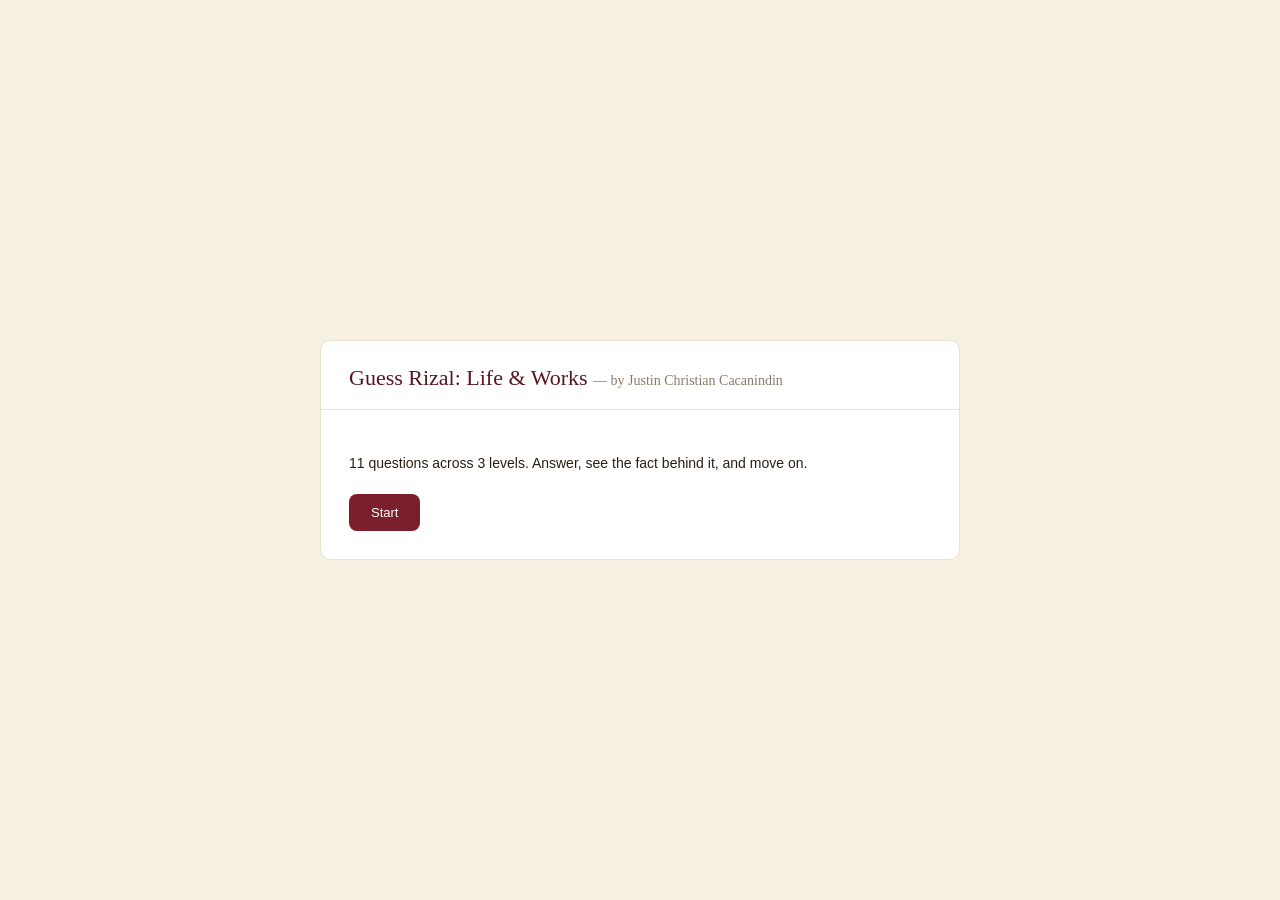
==== rizal-quiz.html @ ddff6d60 "initial commit" ====
<!DOCTYPE html>
<html lang="en">
<head>
<meta charset="UTF-8">
<title>Guess Rizal: Life & Works</title>
<style>
  :root{
    --cream:#F7F1E4;
    --cream-deep:#EDE2C9;
    --maroon:#7A1F2B;
    --maroon-deep:#5A1520;
    --gold:#C9A227;
    --ink:#2B1E17;
    --display:'Georgia','Iowan Old Style','Times New Roman',serif;
    --body:'Helvetica Neue',Arial,sans-serif;
  }
  *{box-sizing:border-box;}
  body{
    margin:0;
    background:var(--cream);
    color:var(--ink);
    font-family:var(--body);
    min-height:100vh;
    display:flex;
    align-items:center;
    justify-content:center;
    padding:24px;
  }
  .stage{
    width:100%;
    max-width:640px;
    background:#fff;
    border:1px solid var(--cream-deep);
    border-radius:10px;
  }
  header{
    padding:24px 28px 18px;
    border-bottom:1px solid var(--cream-deep);
  }
  header h1{
    font-family:var(--display);
    font-size:22px;
    margin:0;
    font-weight:400;
    color:var(--maroon-deep);
  }
  .content{padding:28px;}

  .level-track{
    display:flex;
    gap:6px;
    margin-bottom:18px;
  }
  .level-pill{
    flex:1;
    text-align:center;
    padding:6px 4px;
    font-size:11px;
    border-radius:6px;
    color:var(--maroon-deep);
    background:var(--cream);
  }
  .level-pill.active{background:var(--maroon);color:#fff;}
  .level-pill.done{background:var(--gold);color:var(--maroon-deep);}

  .dots{display:flex;gap:6px;margin-bottom:20px;}
  .dots i{
    width:7px;height:7px;border-radius:50%;
    background:var(--cream-deep);
    display:block;
  }
  .dots i.done{background:var(--gold);}
  .dots i.current{background:var(--maroon);}

.scene{
  width:100%;
  aspect-ratio:16/9;
  background:var(--cream);
  border-radius:8px;
  overflow:hidden;
  margin-bottom:20px;
}
.scene img{
  width:100%;
  height:100%;
  object-fit:contain;
}

  .choices{display:grid;gap:9px;margin-bottom:4px;}
  .choice{
    text-align:left;
    font-family:var(--body);
    font-size:14px;
    padding:12px 14px;
    background:var(--cream);
    border:1px solid transparent;
    border-radius:8px;
    cursor:pointer;
    color:var(--ink);
  }
  .choice:hover{background:var(--cream-deep);}
  .choice.correct{background:rgba(201,162,39,0.3);border-color:var(--gold);font-weight:600;}
  .choice.wrong{background:rgba(122,31,43,0.1);opacity:0.7;}
  .choice:disabled{cursor:default;}

  .feedback{
    margin-top:16px;
    padding:12px 14px;
    background:var(--cream);
    border-radius:8px;
    font-size:13.5px;
    line-height:1.6;
  }
  .feedback .verdict{
    font-weight:700;
    margin-bottom:4px;
    color:var(--maroon);
  }

  .footer-row{
    display:flex;
    justify-content:space-between;
    align-items:center;
    margin-top:20px;
  }
  .score-tag{font-size:12px;color:var(--maroon-deep);}

  button.primary{
    font-family:var(--body);
    background:var(--maroon);
    color:#fff;
    border:none;
    border-radius:8px;
    padding:11px 22px;
    font-size:13px;
    cursor:pointer;
  }
  button.primary:hover{background:var(--maroon-deep);}
  button.primary:disabled{opacity:0.4;cursor:default;}

  .lede{font-size:14px;line-height:1.6;color:var(--ink);margin-bottom:20px;}

  .level-title{font-family:var(--display);font-size:22px;margin:2px 0 8px;color:var(--maroon-deep);}
  .end-score{font-family:var(--display);font-size:42px;margin:4px 0;color:var(--maroon-deep);}
  .reflect p{font-size:14px;line-height:1.65;margin-top:8px;}
</style>
</head>
<body>
<div class="stage">
  <header>
    <h1>Guess Rizal: Life & Works <span style="font-size:14px;font-weight:400;color:#8a7a6a;">— by Justin Christian Cacanindin</span></h1>
  </header>
  <div class="content" id="app"></div>
</div>

<script>
const LEVELS = [
  {
    name:"Early Life",
    questions:[
      {
        scene:"house",
        q:"Rizal was born in this riverside town in Laguna in 1861 — where?",
        choices:[
          {label:"Calamba", correct:true},
          {label:"Dapitan", correct:false},
          {label:"Malolos", correct:false},
          {label:"Vigan", correct:false},
        ],
        fact:"Rizal was born on June 19, 1861, in Calamba, Laguna, the seventh of eleven children of Francisco Mercado and Teodora Alonso."
      },
      {
        scene:"family",
        q:"Where did Rizal fall among his eleven brothers and sisters?",
        choices:[
          {label:"The seventh child", correct:true},
          {label:"The eldest child", correct:false},
          {label:"An only child", correct:false},
          {label:"The youngest child", correct:false},
        ],
        fact:"He was the seventh of eleven children — his eldest sister Saturnina was born first, and his younger sister Soledad was the last."
      },
      {
        scene:"candle-book",
        q:"His mother, Teodora Alonso, is widely credited with teaching him what — at a very young age?",
        choices:[
          {label:"To read and love books", correct:true},
          {label:"To fence with a sword", correct:false},
          {label:"To navigate by the stars", correct:false},
          {label:"To paint portraits", correct:false},
        ],
        fact:"Teodora Alonso was well-educated for her time and personally taught young Rizal his letters, sparking the lifelong love of reading that shaped his later works."
      },
    ]
  },
  {
    name:"Education & Works",
    questions:[
      {
        scene:"eye-chart",
        q:"Rizal studied medicine in Spain, specializing in which field?",
        choices:[
          {label:"Ophthalmology (eye medicine)", correct:true},
          {label:"Cardiology", correct:false},
          {label:"Dentistry", correct:false},
          {label:"Pediatrics", correct:false},
        ],
        fact:"He specialized in ophthalmology partly because his mother was losing her eyesight — he later performed eye surgery on her in the Philippines."
      },
      {
        scene:"quill-globe",
        q:"Rizal wrote his first novel, Noli Me Tángere, while living where?",
        choices:[
          {label:"Berlin, Germany", correct:true},
          {label:"Manila, Philippines", correct:false},
          {label:"Tokyo, Japan", correct:false},
          {label:"New York, USA", correct:false},
        ],
        fact:"Rizal completed and published Noli Me Tángere in Berlin in 1887, using savings and help from a friend, Maximo Viola, to print it."
      },
      {
        scene:"two-books",
        q:"What is the title of Rizal's sequel to Noli Me Tángere?",
        choices:[
          {label:"El Filibusterismo", correct:true},
          {label:"Mi Último Adiós", correct:false},
          {label:"Makamisa", correct:false},
          {label:"La Solidaridad", correct:false},
        ],
        fact:"El Filibusterismo (1891) is the darker, more radical sequel, following Noli's protagonist years later under a new identity."
      },
      {
        scene:"speech-bubbles",
        q:"Rizal was famously a polyglot. Roughly how many languages could he use?",
        choices:[
          {label:"More than 20", correct:true},
          {label:"Exactly 2", correct:false},
          {label:"5, all Philippine languages", correct:false},
          {label:"None besides Spanish", correct:false},
        ],
        fact:"Estimates vary, but Rizal is widely documented to have studied and used over twenty languages, including Tagalog, Spanish, German, French, English, and Japanese."
      },
    ]
  },
  {
    name:"Legacy & Sacrifice",
    questions:[
      {
        scene:"circle-people",
        q:"In 1892, Rizal founded this civic organization promoting unity and reform.",
        choices:[
          {label:"La Liga Filipina", correct:true},
          {label:"The Katipunan", correct:false},
          {label:"Cofradia de San Jose", correct:false},
          {label:"Comite de Propaganda", correct:false},
        ],
        fact:"La Liga Filipina aimed to unite the archipelago, promote mutual aid, and pursue reform — Rizal was arrested and exiled shortly after founding it."
      },
      {
        scene:"island",
        q:"After founding La Liga Filipina, Rizal was exiled by Spanish authorities to which remote town?",
        choices:[
          {label:"Dapitan, Zamboanga", correct:true},
          {label:"Baguio", correct:false},
          {label:"Cebu City", correct:false},
          {label:"Palawan", correct:false},
        ],
        fact:"Rizal spent four years in exile in Dapitan (1892–1896), where he practiced medicine, taught, farmed, and built a water system for the town."
      },
      {
        scene:"candle-paper",
        q:"The night before his execution, Rizal wrote this farewell poem, later smuggled out to his family.",
        choices:[
          {label:"Mi Último Adiós", correct:true},
          {label:"A Filipinas", correct:false},
          {label:"Sa Aking mga Kabata", correct:false},
          {label:"Himno al Trabajo", correct:false},
        ],
        fact:"Mi Último Adiós (\"My Last Farewell\") was written the night of December 29, 1896, and has since been translated into dozens of languages."
      },
      {
        scene:"monument",
        q:"Where was Rizal executed on December 30, 1896?",
        choices:[
          {label:"Bagumbayan (present-day Rizal Park / Luneta)", correct:true},
          {label:"Fort Pilar, Zamboanga", correct:false},
          {label:"Intramuros' Plaza Roma", correct:false},
          {label:"Malacañang grounds", correct:false},
        ],
        fact:"Rizal was executed by firing squad at Bagumbayan field, now Rizal Park in Manila, where his monument stands today."
      },
    ]
  },
];

let levelIdx = -1;
let qIdx = 0;
let totalScore = 0;
let answered = false;

const TOTAL_Q = LEVELS.reduce((s,l)=>s+l.questions.length,0);

const IMAGES = {
  house: "images/CalambaHouse.jpg" ,
  family: "images/RizalsFamily.jpg",
  "candle-book": "images/TeodoraAlonso.jpg",
  "eye-chart": "images/Opthalmology.jpg",
  "quill-globe": "images/BerlinRizal.jpg",
  "two-books": "images/NoliElfili.jpg",
  "speech-bubbles": "images/JoseRizalLanguage.jpg",
  "circle-people": "images/RizalLaliga.jpg",
  island: "images/DapitanExile.jpg",
  "candle-paper": "images/images/MiUltimoAdios.jpg",
  monument: "images/RizalMonument.jpg",
};

function render(){
  const app = document.getElementById('app');

  if(levelIdx < 0){
    app.innerHTML = `
      <p class="lede">${TOTAL_Q} questions across ${LEVELS.length} levels. Answer, see the fact behind it, and move on.</p>
      <button class="primary" onclick="startGame()">Start</button>
    `;
    return;
  }

  if(levelIdx >= LEVELS.length){
    app.innerHTML = `
      <h2 class="level-title">You've reached the end</h2>
      <div class="end-score">${totalScore} / ${TOTAL_Q}</div>
      <div class="reflect">
        <p>From a riverside childhood in Calamba to a farewell poem written the night before execution at Bagumbayan — that's the arc of a life spent turning ideas into resistance.</p>
      </div>
      <div class="footer-row">
        <button class="primary" onclick="restart()">Play again</button>
      </div>
    `;
    return;
  }

  const level = LEVELS[levelIdx];

  if(qIdx >= level.questions.length){
    app.innerHTML = `
      <h2 class="level-title">${level.name} complete</h2>
      <p class="lede">Score so far: ${totalScore} / ${TOTAL_Q}</p>
      <div class="footer-row">
        <button class="primary" onclick="nextLevel()">${levelIdx+1 < LEVELS.length ? 'Continue' : 'See final result'}</button>
      </div>
    `;
    return;
  }

  const q = level.questions[qIdx];
  answered = false;

  let levelPills = LEVELS.map((l,i)=>{
    let cls = i < levelIdx ? 'done' : (i===levelIdx ? 'active' : '');
    return `<div class="level-pill ${cls}">Level ${i+1}</div>`;
  }).join('');

  let dotsHTML = level.questions.map((_,i)=>{
    let cls = i < qIdx ? 'done' : (i===qIdx ? 'current' : '');
    return `<i class="${cls}"></i>`;
  }).join('');

  app.innerHTML = `
    <div class="level-track">${levelPills}</div>
    <div class="dots">${dotsHTML}</div>
    <div class="scene"><img src="${IMAGES[q.scene]}" alt="${q.q}"></div>
    <div class="qtext">${q.q}</div>
    <div class="choices" id="choices">
      ${q.choices.map((c,i)=>`<button class="choice" data-i="${i}" onclick="pick(${i})">${c.label}</button>`).join('')}
    </div>
    <div id="feedbackSlot"></div>
    <div class="footer-row">
      <span class="score-tag">Score: ${totalScore} / ${TOTAL_Q}</span>
      <button class="primary" id="nextBtn" onclick="next()" disabled>Next</button>
    </div>
  `;
}

function pick(i){
  if(answered) return;
  answered = true;
  const level = LEVELS[levelIdx];
  const q = level.questions[qIdx];
  const buttons = document.querySelectorAll('#choices .choice');
  buttons.forEach((b,bi)=>{
    b.disabled = true;
    if(q.choices[bi].correct) b.classList.add('correct');
    else if(bi===i) b.classList.add('wrong');
  });
  const isRight = q.choices[i].correct;
  if(isRight) totalScore++;
  document.getElementById('feedbackSlot').innerHTML = `
    <div class="feedback">
      <div class="verdict">${isRight ? 'Correct' : 'Not quite'}</div>
      <div>${q.fact}</div>
    </div>
  `;
  document.getElementById('nextBtn').disabled = false;
}

function next(){ qIdx++; render(); }
function nextLevel(){ levelIdx++; qIdx = 0; render(); }
function startGame(){ levelIdx = 0; qIdx = 0; totalScore = 0; render(); }
function restart(){ levelIdx = -1; qIdx = 0; totalScore = 0; render(); }

render();
</script>
</body>
</html>
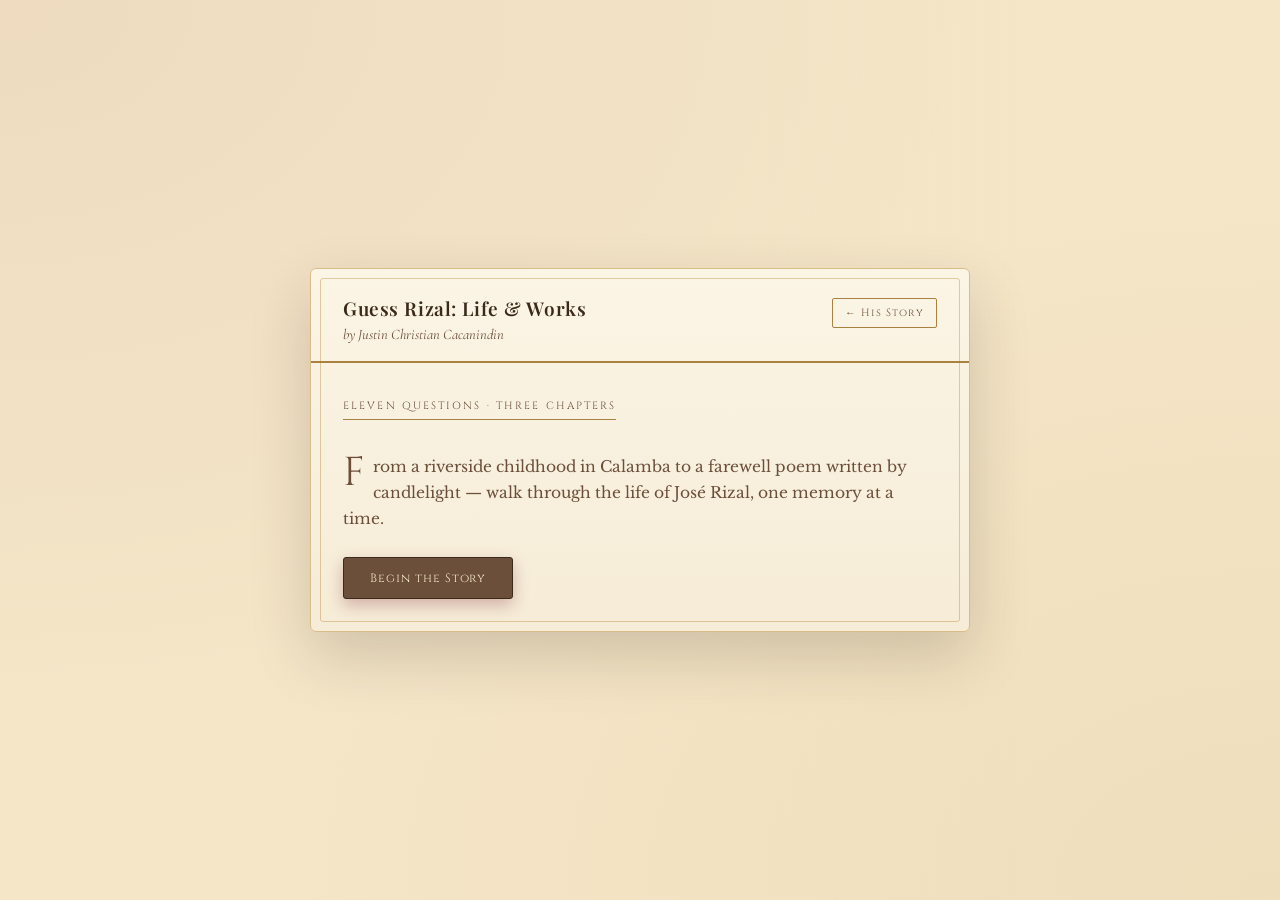
==== commit ce19214d: "Enhanced UI" ====
--- a/rizal-quiz.html
+++ b/rizal-quiz.html
@@ -2,22 +2,36 @@
 <html lang="en">
 <head>
 <meta charset="UTF-8">
+<meta name="viewport" content="width=device-width, initial-scale=1.0">
 <title>Guess Rizal: Life & Works</title>
+<link rel="preconnect" href="https://fonts.googleapis.com">
+<link rel="preconnect" href="https://fonts.gstatic.com" crossorigin>
+<link href="https://fonts.googleapis.com/css2?family=Playfair+Display:ital,wght@0,500;0,600;0,700;1,500&family=Cormorant+Garamond:ital,wght@0,400;0,500;0,600;1,400;1,500&family=Libre+Baskerville:ital,wght@0,400;0,700;1,400&family=Cinzel:wght@500;600&display=swap" rel="stylesheet">
 <style>
   :root{
-    --cream:#F7F1E4;
-    --cream-deep:#EDE2C9;
-    --maroon:#7A1F2B;
-    --maroon-deep:#5A1520;
-    --gold:#C9A227;
-    --ink:#2B1E17;
-    --display:'Georgia','Iowan Old Style','Times New Roman',serif;
-    --body:'Helvetica Neue',Arial,sans-serif;
+    --parchment:#F5E6C8;
+    --parchment-deep:#ecd8a8;
+    --parchment-edge:#d8be86;
+    --cream:#FFF8E7;
+    --cream-deep:#f2e4bf;
+    --maroon:#6B4F3A;
+    --maroon-deep:#3B2A1A;
+    --gold:#a9823f;
+    --gold-bright:#C8A96B;
+    --ink:#3B2A1A;
+    --ink-soft:#6B4F3A;
+    --display:'Cinzel', serif;
+    --script:'Cormorant Garamond', serif;
+    --body:'Libre Baskerville', 'Georgia', serif;
+    --heading:'Playfair Display', serif;
   }
   *{box-sizing:border-box;}
   body{
     margin:0;
-    background:var(--cream);
+    background:
+      radial-gradient(ellipse at top left, rgba(122,31,43,0.05), transparent 55%),
+      radial-gradient(ellipse at bottom right, rgba(168,121,31,0.07), transparent 55%),
+      var(--parchment);
     color:var(--ink);
     font-family:var(--body);
     min-height:100vh;
@@ -26,129 +40,317 @@
     justify-content:center;
     padding:24px;
   }
+
+  body::before{
+    content:"";
+    position:fixed;
+    inset:0;
+    pointer-events:none;
+    z-index:0;
+    opacity:0.5;
+    background-image:
+      repeating-linear-gradient(0deg, rgba(0,0,0,0.015) 0px, transparent 1px, transparent 2px),
+      repeating-linear-gradient(90deg, rgba(0,0,0,0.012) 0px, transparent 1px, transparent 3px);
+  }
+
   .stage{
     width:100%;
-    max-width:640px;
-    background:#fff;
-    border:1px solid var(--cream-deep);
-    border-radius:10px;
-  }
+    max-width:660px;
+    background:linear-gradient(180deg, #fbf5e6, #f6ecd7);
+    border:1px solid var(--parchment-edge);
+    border-radius:6px;
+    position:relative;
+    z-index:1;
+    box-shadow:0 24px 60px rgba(42,31,20,0.18);
+    animation:riseIn .6s ease both;
+  }
+  @keyframes riseIn{
+    from{opacity:0; transform:translateY(14px);}
+    to{opacity:1; transform:translateY(0);}
+  }
+  .stage::before{
+    content:"";
+    position:absolute;
+    top:9px; left:9px; right:9px; bottom:9px;
+    border:1px solid rgba(168,121,31,0.35);
+    border-radius:3px;
+    pointer-events:none;
+  }
+
   header{
-    padding:24px 28px 18px;
-    border-bottom:1px solid var(--cream-deep);
+    padding:26px 32px 18px;
+    border-bottom:2px double var(--gold);
+    display:flex;
+    align-items:baseline;
+    justify-content:space-between;
+    gap:14px;
+    flex-wrap:wrap;
   }
   header h1{
-    font-family:var(--display);
-    font-size:22px;
+    font-family:var(--heading);
+    font-size:19px;
+    font-weight:600;
+    letter-spacing:0.03em;
     margin:0;
+    color:var(--maroon-deep);
+  }
+  header .byline{
+    font-family:var(--script);
+    font-style:italic;
+    font-size:14.5px;
+    color:var(--ink-soft);
+    display:block;
+    margin-top:5px;
     font-weight:400;
-    color:var(--maroon-deep);
-  }
-  .content{padding:28px;}
+  }
+  header .home-link{
+    font-family:var(--display);
+    font-size:10.5px;
+    letter-spacing:0.1em;
+    text-decoration:none;
+    color:var(--maroon);
+    border:1px solid var(--gold);
+    padding:7px 12px;
+    border-radius:2px;
+    white-space:nowrap;
+    transition:background .2s ease;
+  }
+  header .home-link:hover{background:rgba(168,121,31,0.1);}
+
+  .content{padding:30px 32px 32px;}
 
   .level-track{
     display:flex;
     gap:6px;
-    margin-bottom:18px;
+    margin-bottom:20px;
   }
   .level-pill{
     flex:1;
     text-align:center;
-    padding:6px 4px;
-    font-size:11px;
-    border-radius:6px;
+    padding:8px 4px;
+    font-family:var(--display);
+    font-size:10px;
+    letter-spacing:0.06em;
+    border-radius:3px;
     color:var(--maroon-deep);
-    background:var(--cream);
-  }
-  .level-pill.active{background:var(--maroon);color:#fff;}
-  .level-pill.done{background:var(--gold);color:var(--maroon-deep);}
-
-  .dots{display:flex;gap:6px;margin-bottom:20px;}
+    background:var(--cream-deep);
+    border:1px solid transparent;
+    transition:all .3s ease;
+  }
+  .level-pill.active{background:var(--maroon); color:var(--parchment); border-color:var(--maroon-deep);}
+  .level-pill.done{background:var(--gold-bright); color:var(--maroon-deep);}
+
+  .dots{display:flex;gap:7px;margin-bottom:22px;}
   .dots i{
     width:7px;height:7px;border-radius:50%;
+    background:var(--parchment-edge);
+    display:block;
+    transition:all .3s ease;
+  }
+  .dots i.done{background:var(--gold-bright);}
+  .dots i.current{background:var(--maroon); transform:scale(1.3);}
+
+  .scene{
+    width:100%;
+    aspect-ratio:16/9;
     background:var(--cream-deep);
-    display:block;
-  }
-  .dots i.done{background:var(--gold);}
-  .dots i.current{background:var(--maroon);}
-
-.scene{
-  width:100%;
-  aspect-ratio:16/9;
-  background:var(--cream);
-  border-radius:8px;
-  overflow:hidden;
-  margin-bottom:20px;
-}
-.scene img{
-  width:100%;
-  height:100%;
-  object-fit:contain;
-}
-
-  .choices{display:grid;gap:9px;margin-bottom:4px;}
+    border-radius:4px;
+    overflow:hidden;
+    margin-bottom:22px;
+    position:relative;
+    border:1px solid var(--parchment-edge);
+    box-shadow:inset 0 0 0 6px #fbf5e6;
+  }
+  .scene::after{
+    content:"";
+    position:absolute; inset:0;
+    box-shadow:inset 0 0 40px rgba(42,31,20,0.18);
+    pointer-events:none;
+  }
+  .scene img{
+    width:100%;
+    height:100%;
+    object-fit:contain;
+    filter:sepia(0.15) contrast(1.02);
+  }
+
+  .qtext{
+    font-family:var(--script);
+    font-style:italic;
+    font-weight:600;
+    font-size:23px;
+    line-height:1.4;
+    color:var(--ink);
+    margin-bottom:20px;
+  }
+
+  .choices{display:grid;gap:10px;margin-bottom:4px;}
   .choice{
     text-align:left;
     font-family:var(--body);
-    font-size:14px;
-    padding:12px 14px;
+    font-size:15px;
+    padding:13px 16px;
     background:var(--cream);
-    border:1px solid transparent;
-    border-radius:8px;
+    border:1px solid var(--parchment-edge);
+    border-radius:4px;
     cursor:pointer;
     color:var(--ink);
-  }
-  .choice:hover{background:var(--cream-deep);}
-  .choice.correct{background:rgba(201,162,39,0.3);border-color:var(--gold);font-weight:600;}
-  .choice.wrong{background:rgba(122,31,43,0.1);opacity:0.7;}
+    transition:background .18s ease, transform .12s ease, border-color .18s ease;
+    position:relative;
+  }
+  .choice:hover:not(:disabled){background:var(--cream-deep); transform:translateX(3px); border-color:var(--gold);}
+  .choice.correct{
+    background:rgba(201,162,39,0.28);
+    border-color:var(--gold-bright);
+    font-weight:600;
+    animation:pulseCorrect .5s ease;
+  }
+  @keyframes pulseCorrect{
+    0%{box-shadow:0 0 0 0 rgba(201,162,39,0.5);}
+    100%{box-shadow:0 0 0 8px rgba(201,162,39,0);}
+  }
+  .choice.wrong{background:rgba(122,31,43,0.1); border-color:rgba(122,31,43,0.3); opacity:0.65;}
   .choice:disabled{cursor:default;}
 
   .feedback{
-    margin-top:16px;
-    padding:12px 14px;
-    background:var(--cream);
-    border-radius:8px;
-    font-size:13.5px;
-    line-height:1.6;
+    margin-top:18px;
+    padding:16px 18px;
+    background:var(--maroon-deep);
+    color:var(--parchment);
+    border-radius:4px;
+    font-size:14.5px;
+    line-height:1.65;
+    animation:fadeSlide .4s ease both;
+  }
+  @keyframes fadeSlide{
+    from{opacity:0; transform:translateY(-6px);}
+    to{opacity:1; transform:translateY(0);}
   }
   .feedback .verdict{
-    font-weight:700;
-    margin-bottom:4px;
-    color:var(--maroon);
+    font-family:var(--display);
+    font-size:12px;
+    letter-spacing:0.1em;
+    font-weight:600;
+    margin-bottom:6px;
+    color:var(--gold-bright);
+    text-transform:uppercase;
   }
 
   .footer-row{
     display:flex;
     justify-content:space-between;
     align-items:center;
-    margin-top:20px;
-  }
-  .score-tag{font-size:12px;color:var(--maroon-deep);}
+    margin-top:22px;
+  }
+  .score-tag{
+    font-family:var(--display);
+    font-size:11px;
+    letter-spacing:0.06em;
+    color:var(--maroon-deep);
+  }
 
   button.primary{
-    font-family:var(--body);
+    font-family:var(--display);
+    letter-spacing:0.08em;
     background:var(--maroon);
-    color:#fff;
+    color:var(--parchment);
+    border:1px solid var(--maroon-deep);
+    border-radius:3px;
+    padding:12px 26px;
+    font-size:12px;
+    cursor:pointer;
+    transition:transform .2s ease, box-shadow .2s ease, opacity .2s ease;
+    box-shadow:0 6px 16px rgba(122,31,43,0.3);
+  }
+  button.primary:hover:not(:disabled){transform:translateY(-2px); box-shadow:0 10px 22px rgba(122,31,43,0.4);}
+  button.primary:disabled{opacity:0.35; cursor:default; box-shadow:none;}
+
+  .lede{font-size:15.5px;line-height:1.7;color:var(--ink-soft);margin-bottom:24px;}
+  .lede::first-letter{
+    font-family:var(--display);
+    font-size:2.6em;
+    float:left;
+    line-height:0.75;
+    padding:4px 8px 0 0;
+    color:var(--maroon);
+  }
+
+  .intro-badge{
+    display:inline-block;
+    font-family:var(--display);
+    font-size:10.5px;
+    letter-spacing:0.2em;
+    text-transform:uppercase;
+    color:var(--maroon);
+    border-bottom:1px solid var(--gold);
+    padding-bottom:6px;
+    margin-bottom:18px;
+  }
+
+  .level-title{
+    font-family:var(--script);
+    font-style:italic;
+    font-weight:600;
+    font-size:26px;
+    margin:2px 0 10px;
+    color:var(--maroon-deep);
+  }
+  .end-score{
+    font-family:var(--display);
+    font-size:48px;
+    font-weight:600;
+    margin:8px 0;
+    color:var(--maroon-deep);
+    letter-spacing:0.02em;
+  }
+  .reflect p{
+    font-size:15px;
+    line-height:1.7;
+    margin-top:10px;
+    color:var(--ink-soft);
+    font-family:var(--script);
+    font-style:italic;
+    font-size:19px;
+  }
+
+  hr.flourish{
     border:none;
-    border-radius:8px;
-    padding:11px 22px;
-    font-size:13px;
-    cursor:pointer;
-  }
-  button.primary:hover{background:var(--maroon-deep);}
-  button.primary:disabled{opacity:0.4;cursor:default;}
-
-  .lede{font-size:14px;line-height:1.6;color:var(--ink);margin-bottom:20px;}
-
-  .level-title{font-family:var(--display);font-size:22px;margin:2px 0 8px;color:var(--maroon-deep);}
-  .end-score{font-family:var(--display);font-size:42px;margin:4px 0;color:var(--maroon-deep);}
-  .reflect p{font-size:14px;line-height:1.65;margin-top:8px;}
+    text-align:center;
+    margin:22px 0;
+  }
+  hr.flourish::before{
+    content:"❦";
+    display:block;
+    font-size:15px;
+    color:var(--gold);
+    text-align:center;
+    position:relative;
+  }
+  hr.flourish::after{
+    content:"";
+    display:block;
+    height:1px;
+    width:100%;
+    background:linear-gradient(90deg, transparent, var(--gold-bright) 50%, transparent);
+    margin-top:-11px;
+    z-index:-1;
+  }
+
+  @media (max-width:520px){
+    header{padding:20px 22px 14px;}
+    .content{padding:22px 22px 26px;}
+    .qtext{font-size:20px;}
+  }
 </style>
 </head>
 <body>
 <div class="stage">
   <header>
-    <h1>Guess Rizal: Life & Works <span style="font-size:14px;font-weight:400;color:#8a7a6a;">— by Justin Christian Cacanindin</span></h1>
+    <div>
+      <h1>Guess Rizal: Life &amp; Works</h1>
+      <span class="byline">by Justin Christian Cacanindin</span>
+    </div>
+    <a class="home-link" href="index.html">&larr; His Story</a>
   </header>
   <div class="content" id="app"></div>
 </div>
@@ -319,21 +521,24 @@
 
   if(levelIdx < 0){
     app.innerHTML = `
-      <p class="lede">${TOTAL_Q} questions across ${LEVELS.length} levels. Answer, see the fact behind it, and move on.</p>
-      <button class="primary" onclick="startGame()">Start</button>
+      <div class="intro-badge">Eleven Questions &middot; Three Chapters</div>
+      <p class="lede">From a riverside childhood in Calamba to a farewell poem written by candlelight — walk through the life of José Rizal, one memory at a time.</p>
+      <button class="primary" onclick="startGame()">Begin the Story</button>
     `;
     return;
   }
 
   if(levelIdx >= LEVELS.length){
     app.innerHTML = `
+      <div class="intro-badge">The Final Chapter</div>
       <h2 class="level-title">You've reached the end</h2>
       <div class="end-score">${totalScore} / ${TOTAL_Q}</div>
+      <hr class="flourish">
       <div class="reflect">
         <p>From a riverside childhood in Calamba to a farewell poem written the night before execution at Bagumbayan — that's the arc of a life spent turning ideas into resistance.</p>
       </div>
       <div class="footer-row">
-        <button class="primary" onclick="restart()">Play again</button>
+        <button class="primary" onclick="restart()">Play Again</button>
       </div>
     `;
     return;
@@ -343,10 +548,11 @@
 
   if(qIdx >= level.questions.length){
     app.innerHTML = `
+      <div class="intro-badge">Chapter ${levelIdx+1} of ${LEVELS.length}</div>
       <h2 class="level-title">${level.name} complete</h2>
       <p class="lede">Score so far: ${totalScore} / ${TOTAL_Q}</p>
       <div class="footer-row">
-        <button class="primary" onclick="nextLevel()">${levelIdx+1 < LEVELS.length ? 'Continue' : 'See final result'}</button>
+        <button class="primary" onclick="nextLevel()">${levelIdx+1 < LEVELS.length ? 'Continue the Story' : 'See Final Result'}</button>
       </div>
     `;
     return;
@@ -357,7 +563,7 @@
 
   let levelPills = LEVELS.map((l,i)=>{
     let cls = i < levelIdx ? 'done' : (i===levelIdx ? 'active' : '');
-    return `<div class="level-pill ${cls}">Level ${i+1}</div>`;
+    return `<div class="level-pill ${cls}">Chapter ${i+1}</div>`;
   }).join('');
 
   let dotsHTML = level.questions.map((_,i)=>{
@@ -411,4 +617,4 @@
 render();
 </script>
 </body>
-</html>
+</html>
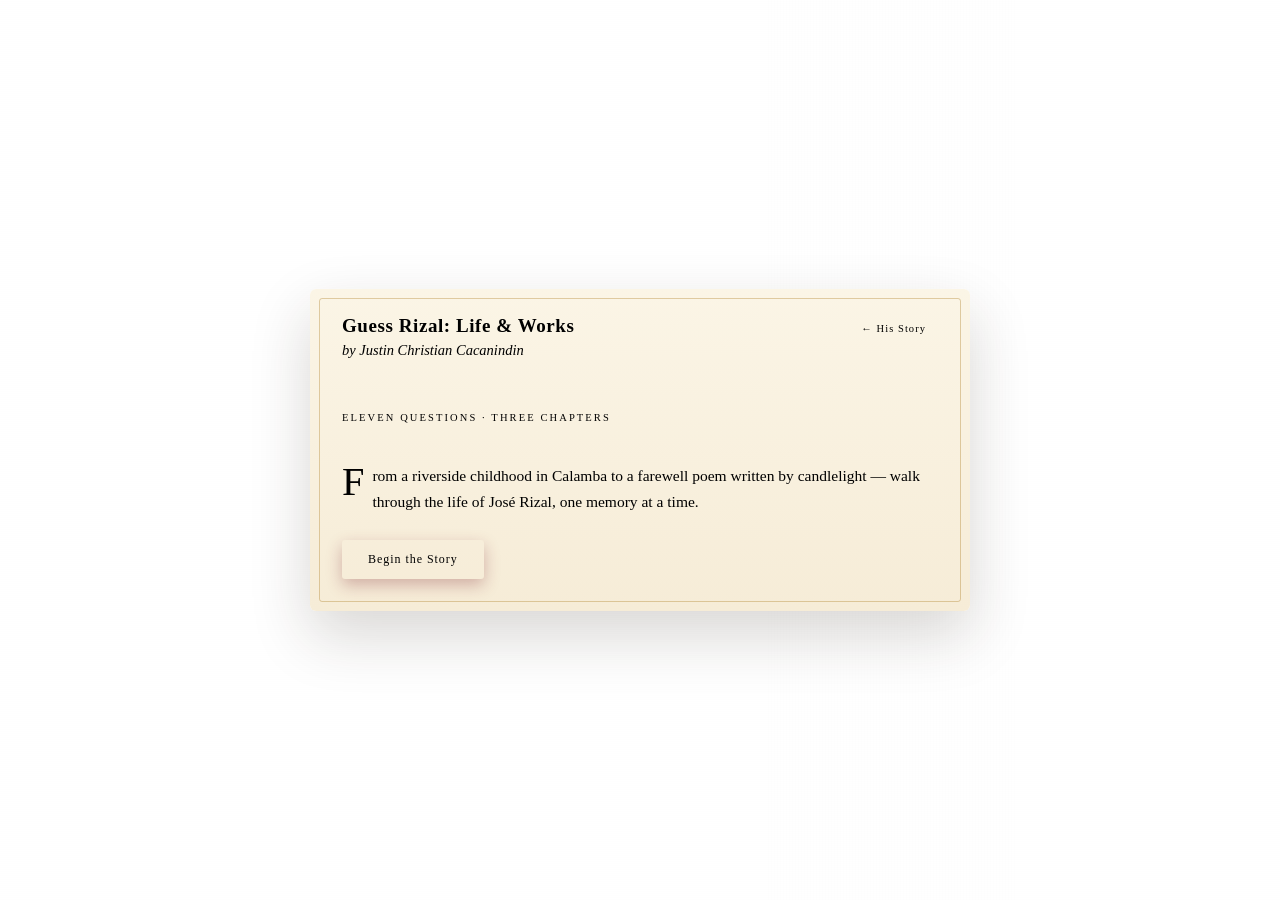
==== commit 47293635: "FINAL" ====
--- a/rizal-quiz.html
+++ b/rizal-quiz.html
@@ -8,6 +8,7 @@
 <link rel="preconnect" href="https://fonts.gstatic.com" crossorigin>
 <link href="https://fonts.googleapis.com/css2?family=Playfair+Display:ital,wght@0,500;0,600;0,700;1,500&family=Cormorant+Garamond:ital,wght@0,400;0,500;0,600;1,400;1,500&family=Libre+Baskerville:ital,wght@0,400;0,700;1,400&family=Cinzel:wght@500;600&display=swap" rel="stylesheet">
 <style>
+<!-- style design-->
   :root{
     --parchment:#F5E6C8;
     --parchment-deep:#ecd8a8;
